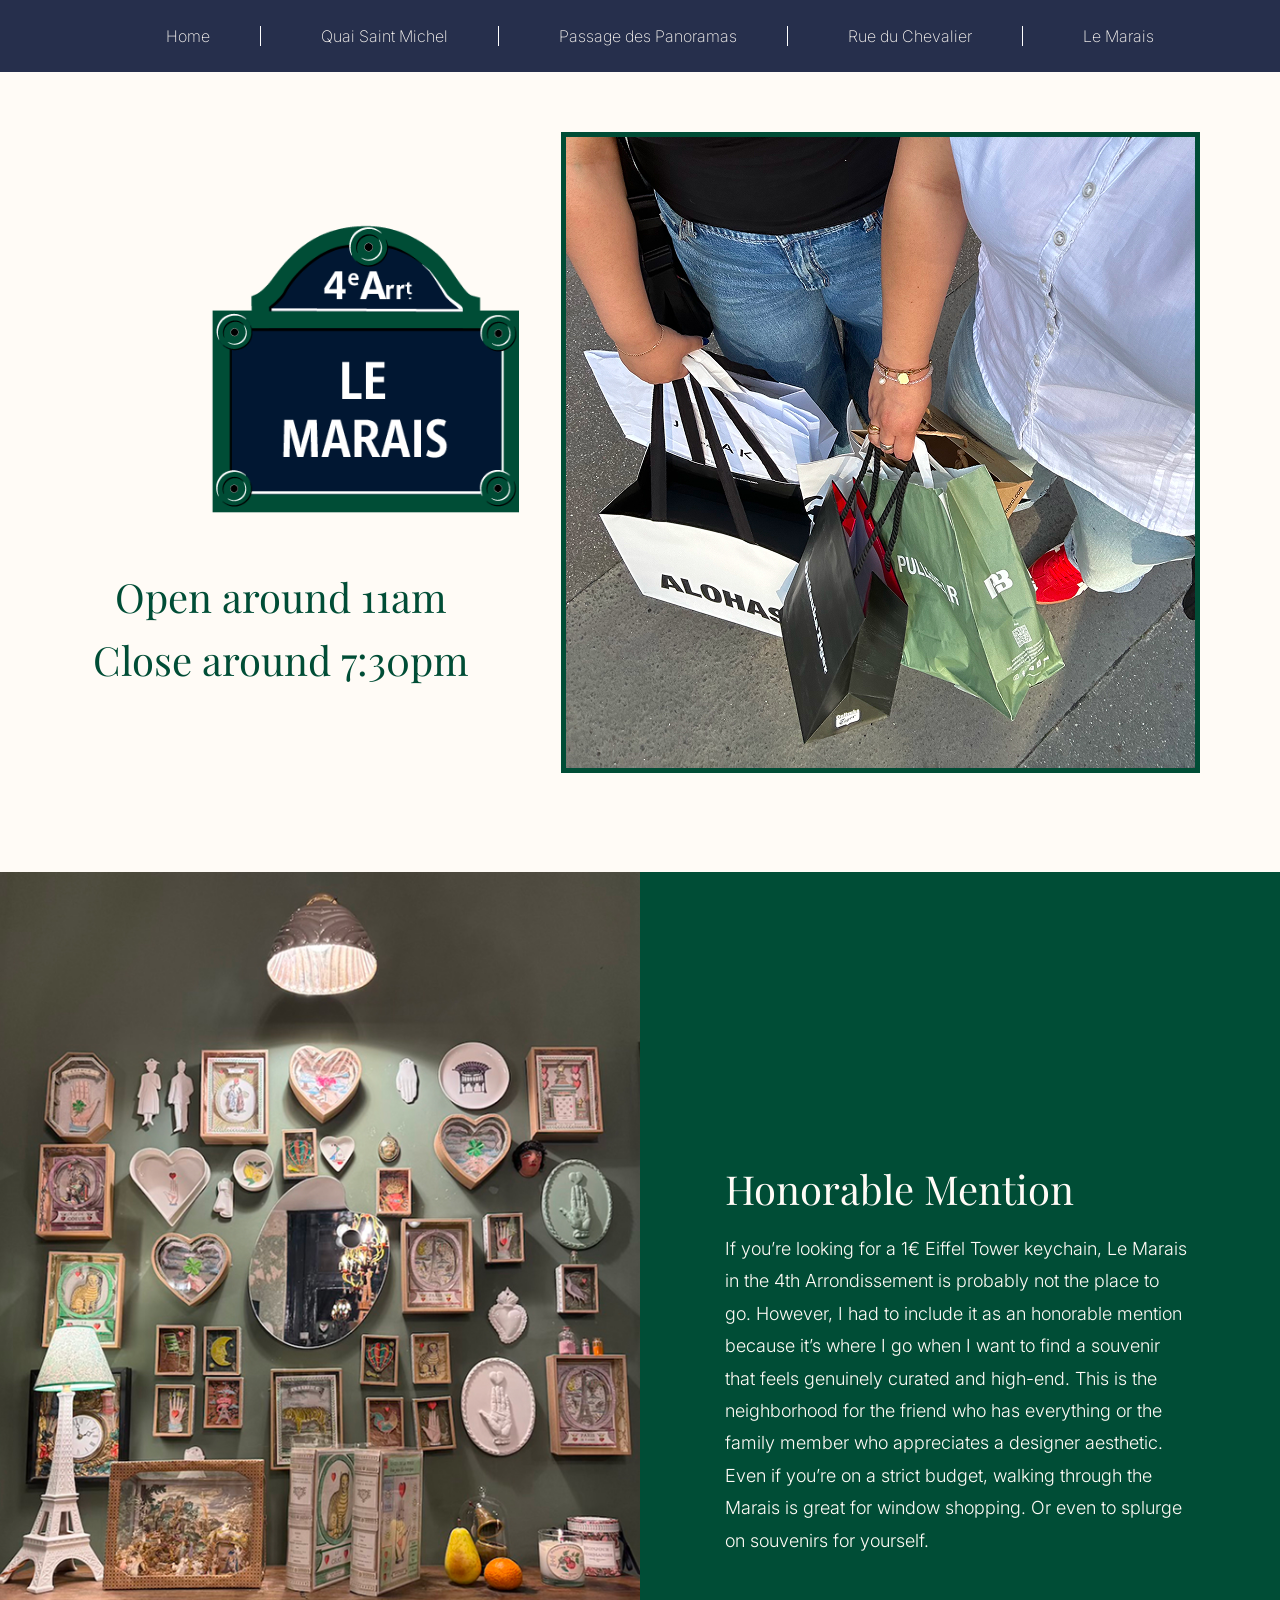
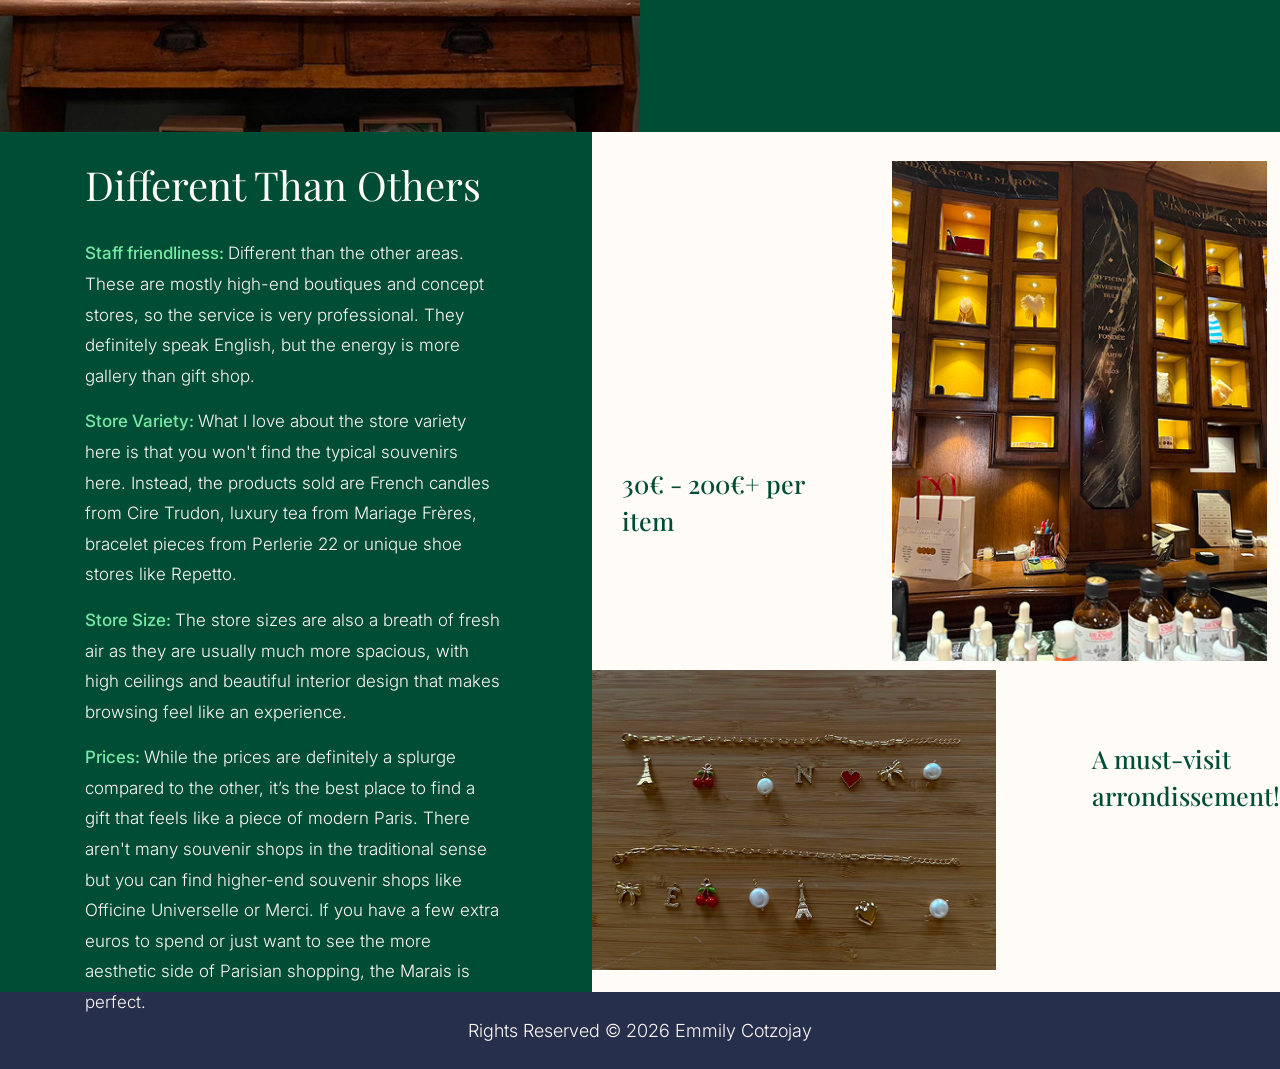
==== blog_four/blog_four.html @ c867732d "Initial push to server" ====
<!doctype html>
<html lang="en">
    <head>
        <meta charset="UTF-8">
        <title>Le Marais</title>
        <link rel="stylesheet" href="../css/main.css">
        <link rel="stylesheet" href="../css/blog_layout.css">
        <link rel="stylesheet" href="css/blog_four.css">
        <link rel="preconnect" href="https://fonts.googleapis.com">
        <link rel="preconnect" href="https://fonts.gstatic.com" crossorigin>
        <link href="https://fonts.googleapis.com/css2?family=Playfair+Display:ital,wght@0,400..900;1,400..900&family=Playfair:ital,opsz,wght@0,5..1200,300..900;1,5..1200,300..900&display=swap" rel="stylesheet">
        <link href="https://fonts.googleapis.com/css2?family=Inter:ital,opsz,wght@0,14..32,100..900;1,14..32,100..900&display=swap" rel="stylesheet">
    </head>
    <body>
        <nav class="main-nav">
            <ul>
                <li><a href="../index.html">Home</a></li>
                <li><a href="../blog_one/blog_one.html">Quai Saint Michel</a></li>
                <li><a href="../blog_two/blog_two.html">Passage des Panoramas</a></li>
                <li><a href="../blog_three/blog_three.html">Rue du Chevalier</a></li>
                <li><a href="../blog_four/blog_four.html">Le Marais</a></li>
            </ul>
        </nav>

        <section class="landing-section">
            <section class="left-landing">
                <img src="../img/le-marais.png" alt="Parisian signage of Le Marais">
                <h3>Open around 11am</h3>
                <h3>Close around 7:30pm</h3>
            </section>

            <div class="first-image">
                <img src="img/marais1.jpg" alt="Picture of two people holding shopping bags">
            </div>
        </section>

        <section class="intro-section">
            <div id="souvenirs-wall">
                <img src="img/marais2.jpg" alt="Picture of a wall with souvenir items hung up">
            </div>

            <section class="intro-text">
                <h3>Honorable Mention</h3>
                <p>If you’re looking for a 1€ Eiffel Tower keychain, Le Marais in the 4th Arrondissement is probably not the place to go. However, I had to include it as an honorable mention because it’s where I go when I want to find a souvenir that feels genuinely curated and high-end. This is the neighborhood for the friend who has everything or the family member who appreciates a designer aesthetic. Even if you’re on a strict budget, walking through the Marais is great for window shopping. Or even to splurge on souvenirs for yourself.</p>
            </section>
        </section>
        
        <section class="review-section">
            <section class="review-text">
                <h3>Different Than Others</h3>
                <p><span class="review-point">Staff friendliness: </span>Different than the other areas. These are mostly high-end boutiques and concept stores, so the service is very professional. They definitely speak English, but the energy is more gallery than gift shop.</p>
                <p><span class="review-point">Store Variety: </span>What I love about the store variety here is that you won't find the typical souvenirs here. Instead, the products sold are French candles from Cire Trudon, luxury tea from Mariage Frères, bracelet pieces from Perlerie 22 or unique shoe stores like Repetto.</p>
                <p><span class="review-point">Store Size: </span>The store sizes are also a breath of fresh air as they are usually much more spacious, with high ceilings and beautiful interior design that makes browsing feel like an experience.</p>
                <p><span class="review-point">Prices: </span>While the prices are definitely a splurge compared to the other, it’s the best place to find a gift that feels like a piece of modern Paris. There aren't many souvenir shops in the traditional sense but you can find higher-end souvenir shops like Officine Universelle or Merci. If you have a few extra euros to spend or just want to see the more aesthetic side of Parisian shopping, the Marais is perfect.</p>
            </section>

            <section class="images-text">
                <section classes="image-grid">
                    <div id="officine-image">
                        <img src="img/marais3.jpg" alt="Picture of Officine Universelle, a Paris souvenir shop">
                    </div>
                    <p class="float-text price">30€ - 200€+ per item</p>
                    <p class="float-text quote">A must-visit arrondissement!</p>
                    <div id="bracelets-image">
                        <img src="img/marais4.jpg" alt="Picture of charm bracelets on table">
                    </div>
                </section>
            </section>
        </section>
        
        <footer>
            <p>Rights Reserved © 2026 Emmily Cotzojay</p>
        </footer>
    </body>        
</html>
---- css/main.css ----
body {
    margin: 0;
    padding: 0;
    background-color: #FFFBF6;
}

h3 {
    font-family: "Playfair Display", serif;
    font-optical-sizing: auto;
    font-weight: 400;
    font-style: normal;
    font-size: 40px;
}

p {
    font-family: "Inter", sans-serif;
    font-optical-sizing: auto;
    font-weight: 300;
    font-style: normal;
    font-size: 18px;
}

.main-nav {
    background-color: #262F4C;
    width: 100%;
    padding: 10px 0;
}

.main-nav ul {
    display: flex;             
    justify-content: center;
    list-style: none;
}

.main-nav li {
    margin: 0 30px;
    border-right: 1px white solid;
    padding-right: 50px;
}

.main-nav li:last-child {
    border-right: none;
    padding-right: 0;
}

.main-nav a {
    color: #FFFBF6;
    text-decoration: none; 
    font-family: "Inter", sans-serif;
    font-optical-sizing: auto;
    font-weight: 200;
    font-style: normal;
    font-size: 16px;
    display: inline-block;
}

.main-nav a:hover {
    color: #ffffff;
    transform: scale(1.2);
    text-shadow: 0px 0px 12px rgba(255, 255, 255, 0.5);  
}

footer {
    background-color: #004D36;
    width: 100%;
    padding: 10px 0;
}

footer p {
    text-align: center;
    color: #FFFBF6;
}
---- css/blog_layout.css ----
.landing-section {
    display: flex;
    justify-content: space-between;
    align-items: flex-start; 
    height: 800px;  
}

.left-landing {
    display: flex;
    flex-direction: column;    
    width: 100%;
    height: 100%;                      
}

.left-landing img {
    padding-top: 150px;
    padding-left: 190px;
    padding-bottom: 50px;
    width: 350px;
    height: auto; 
}

.left-landing h3 {
    text-align: center;
    color: #004D36;
    margin-bottom: 10px;
    margin-top: 0;
}

.first-image {
    padding-top: 60px;
    padding-right: 80px;
    height: 800px;
}

.first-image img {                      
    border: 5px #004D36 solid;
}

.intro-section {
    display: flex;
    height: 860px;           
    background-color:#262F4C;
    width: 100%;
}

.intro-text {
    flex: 1; 
    padding-top: 250px;
}

.intro-text h3 {
    color: #FFFBF6;
    margin-bottom: 10px;
    padding-left: 85px;
    padding-right: 92px;
}

.intro-text p {
    line-height: 1.8;       
    padding-left: 85px;
    padding-right: 92px;
    color: #FFFBF6;
}

.review-section {
    display: flex;
    height: 860px;
    width: 100%;
}

.review-text {
    flex: 1;
    background-color: #262F4C;
    color: #FFFBF6;
    width: 100%;
    display: flex;
    flex-direction: column;
    justify-content: center;
}

.review-text h3 {
    margin-bottom: 10px;
    margin-top: 50px;
    padding-left: 85px;
    padding-right: 92px;
}

.review-point {
    font-weight: 500;
    color: #D2EAFF;
}

.review-text p {
    line-height: 1.8; 
    margin-bottom: 25px;
    padding-left: 85px;
    padding-right: 92px;
    margin-bottom: -2px;
    font-size: 17px;
}

.images-text {
    flex: 1;
    width: 100%;
    background-color: #FFFBF6;
    display: flex;
    flex-direction: column;
    justify-content: center;
}

.image-grid {
    display: grid;
    grid-template-columns: 1fr 1fr 1fr; 
    width: 100%;
}

.image-grid img {
    display: block;
}

.float-text {
    font-family: "Playfair Display", serif;
    font-optical-sizing: auto;
    font-weight: 500;
    color: #004D36;
    font-size: 25px;
    line-height: 1.5; 
    max-width: 200px;
}
---- blog_four/css/blog_four.css ----
.review-text {
    background-color: #004D36;
}

.intro-section {        
    background-color:#004D36;
}

#souvenirs-wall {
    flex: 1;
}

#souvenirs-wall img {
    width: 100%;               
    height: 860px;            
    object-fit: cover;
}

#officine-image {
    grid-column: 3 / 4; 
    grid-row: 1;
    justify-self: center;
    align-self: center;
    margin-left: 300px;
    margin-top: 10px;
}

#bracelets-image {
    grid-column: 1 / 3; 
    grid-row: 2;
    justify-self: center;
    align-self: center;
    margin-top: -170px;
    margin-right: 210px;
}

#bracelets-image img {
    height: 300px;
}

#officine-image img {
    height: 500px;
}

.quote {
    grid-column: 1 / 3;
    grid-row: 2;
    margin-left: 500px;
    margin-top: 200px;
}

.price {
    grid-column: 1 / 2; 
    grid-row: 1;
    margin-top: -200px;
    margin-left: 30px;
}

.image-grid img {
    display: block;
}


.review-point {
    color: #77e9a6;
}

footer {
    background-color:#262F4C;
}
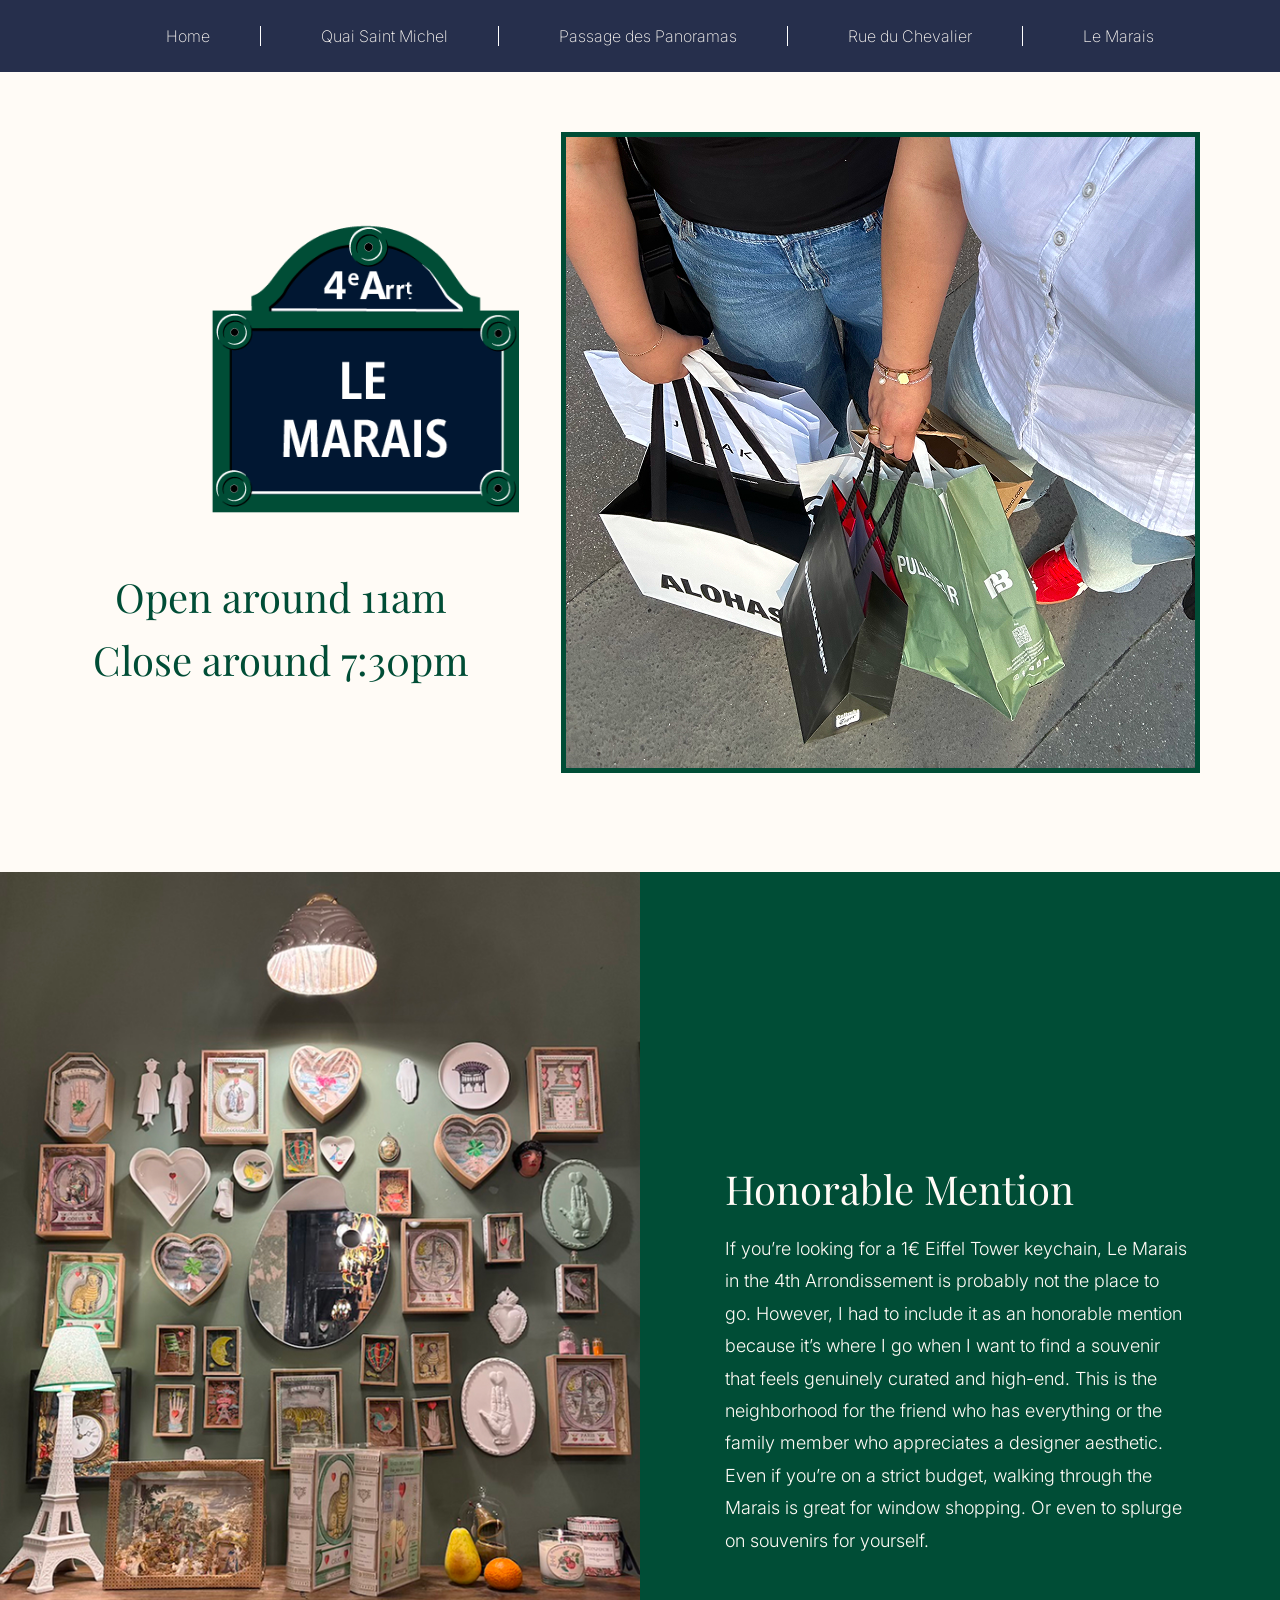
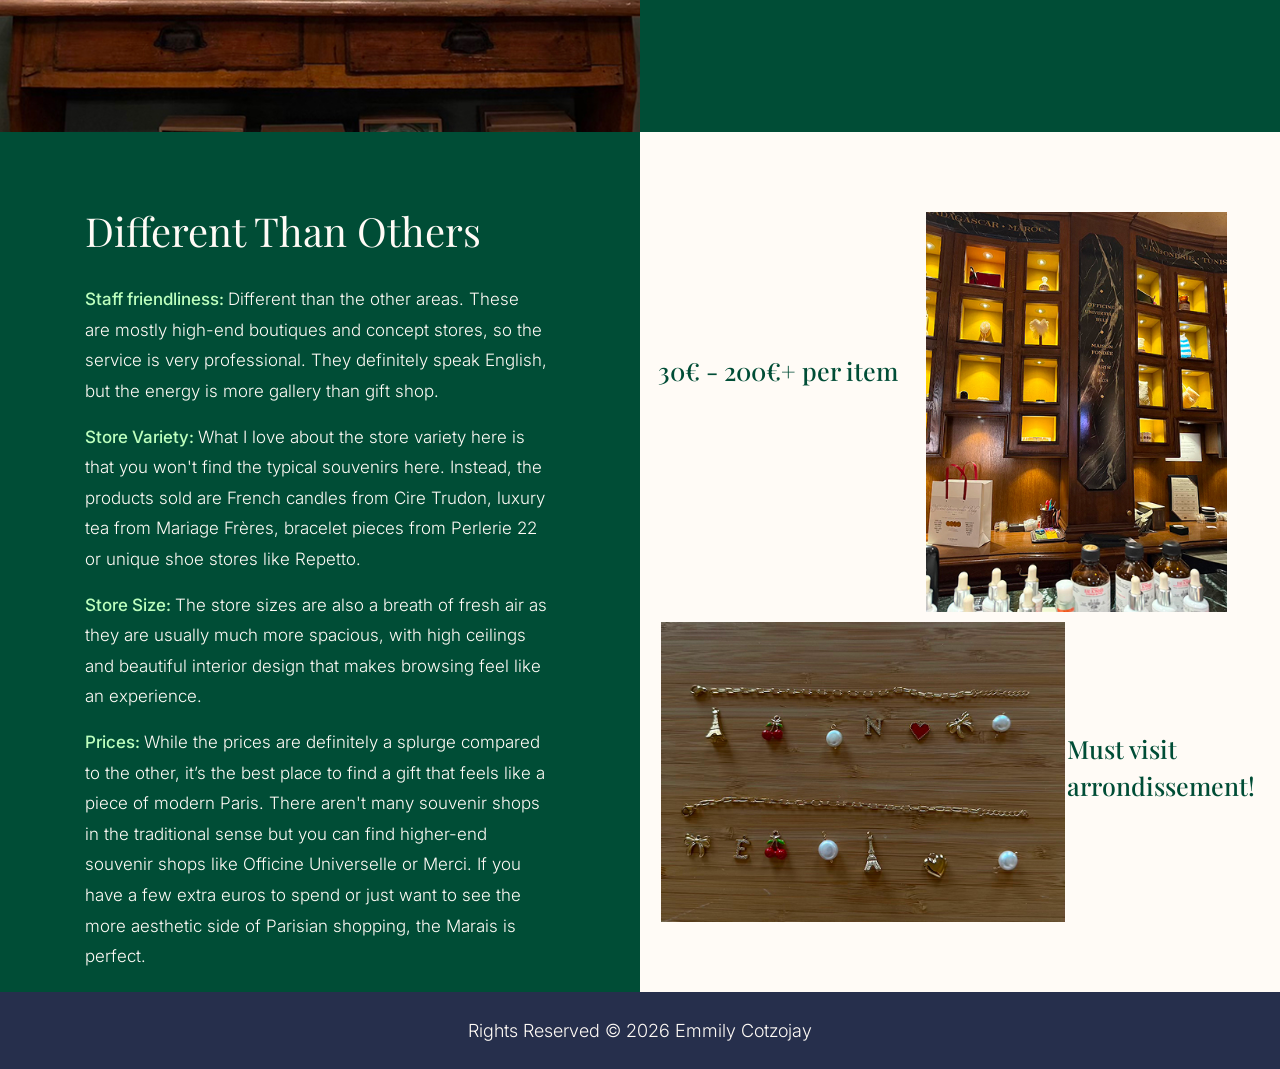
==== commit 7a88afef: "Second push" ====
--- a/blog_four/blog_four.html
+++ b/blog_four/blog_four.html
@@ -55,12 +55,12 @@
             </section>
 
             <section class="images-text">
-                <section classes="image-grid">
+                <section class="image-grid">
                     <div id="officine-image">
                         <img src="img/marais3.jpg" alt="Picture of Officine Universelle, a Paris souvenir shop">
                     </div>
                     <p class="float-text price">30€ - 200€+ per item</p>
-                    <p class="float-text quote">A must-visit arrondissement!</p>
+                    <p class="float-text quote">Must visit arrondissement!</p>
                     <div id="bracelets-image">
                         <img src="img/marais4.jpg" alt="Picture of charm bracelets on table">
                     </div>
--- a/css/blog_layout.css
+++ b/css/blog_layout.css
@@ -121,10 +121,8 @@
 
 .float-text {
     font-family: "Playfair Display", serif;
-    font-optical-sizing: auto;
     font-weight: 500;
     color: #004D36;
     font-size: 25px;
     line-height: 1.5; 
-    max-width: 200px;
 }
--- a/blog_four/css/blog_four.css
+++ b/blog_four/css/blog_four.css
@@ -17,21 +17,17 @@
 }
 
 #officine-image {
-    grid-column: 3 / 4; 
+    grid-column: 2 / 4;
     grid-row: 1;
     justify-self: center;
     align-self: center;
-    margin-left: 300px;
-    margin-top: 10px;
 }
 
 #bracelets-image {
-    grid-column: 1 / 3; 
+    grid-column: 1 / 3;
     grid-row: 2;
     justify-self: center;
     align-self: center;
-    margin-top: -170px;
-    margin-right: 210px;
 }
 
 #bracelets-image img {
@@ -39,30 +35,32 @@
 }
 
 #officine-image img {
-    height: 500px;
+    height: 400px;
 }
 
 .quote {
-    grid-column: 1 / 3;
+    grid-column: 3 / 4;
     grid-row: 2;
-    margin-left: 500px;
-    margin-top: 200px;
+    justify-self: center;
+    align-self: center;
 }
 
 .price {
-    grid-column: 1 / 2; 
+    grid-column: 1 / 3;
     grid-row: 1;
-    margin-top: -200px;
-    margin-left: 30px;
+    margin-top: 150px;
+    margin-right: 150px;
+    justify-self: center;
 }
 
 .image-grid img {
     display: block;
+    padding-left: 20px;
+    padding-top: 10px;
 }
 
-
 .review-point {
-    color: #77e9a6;
+    color: #BDFFBE;
 }
 
 footer {
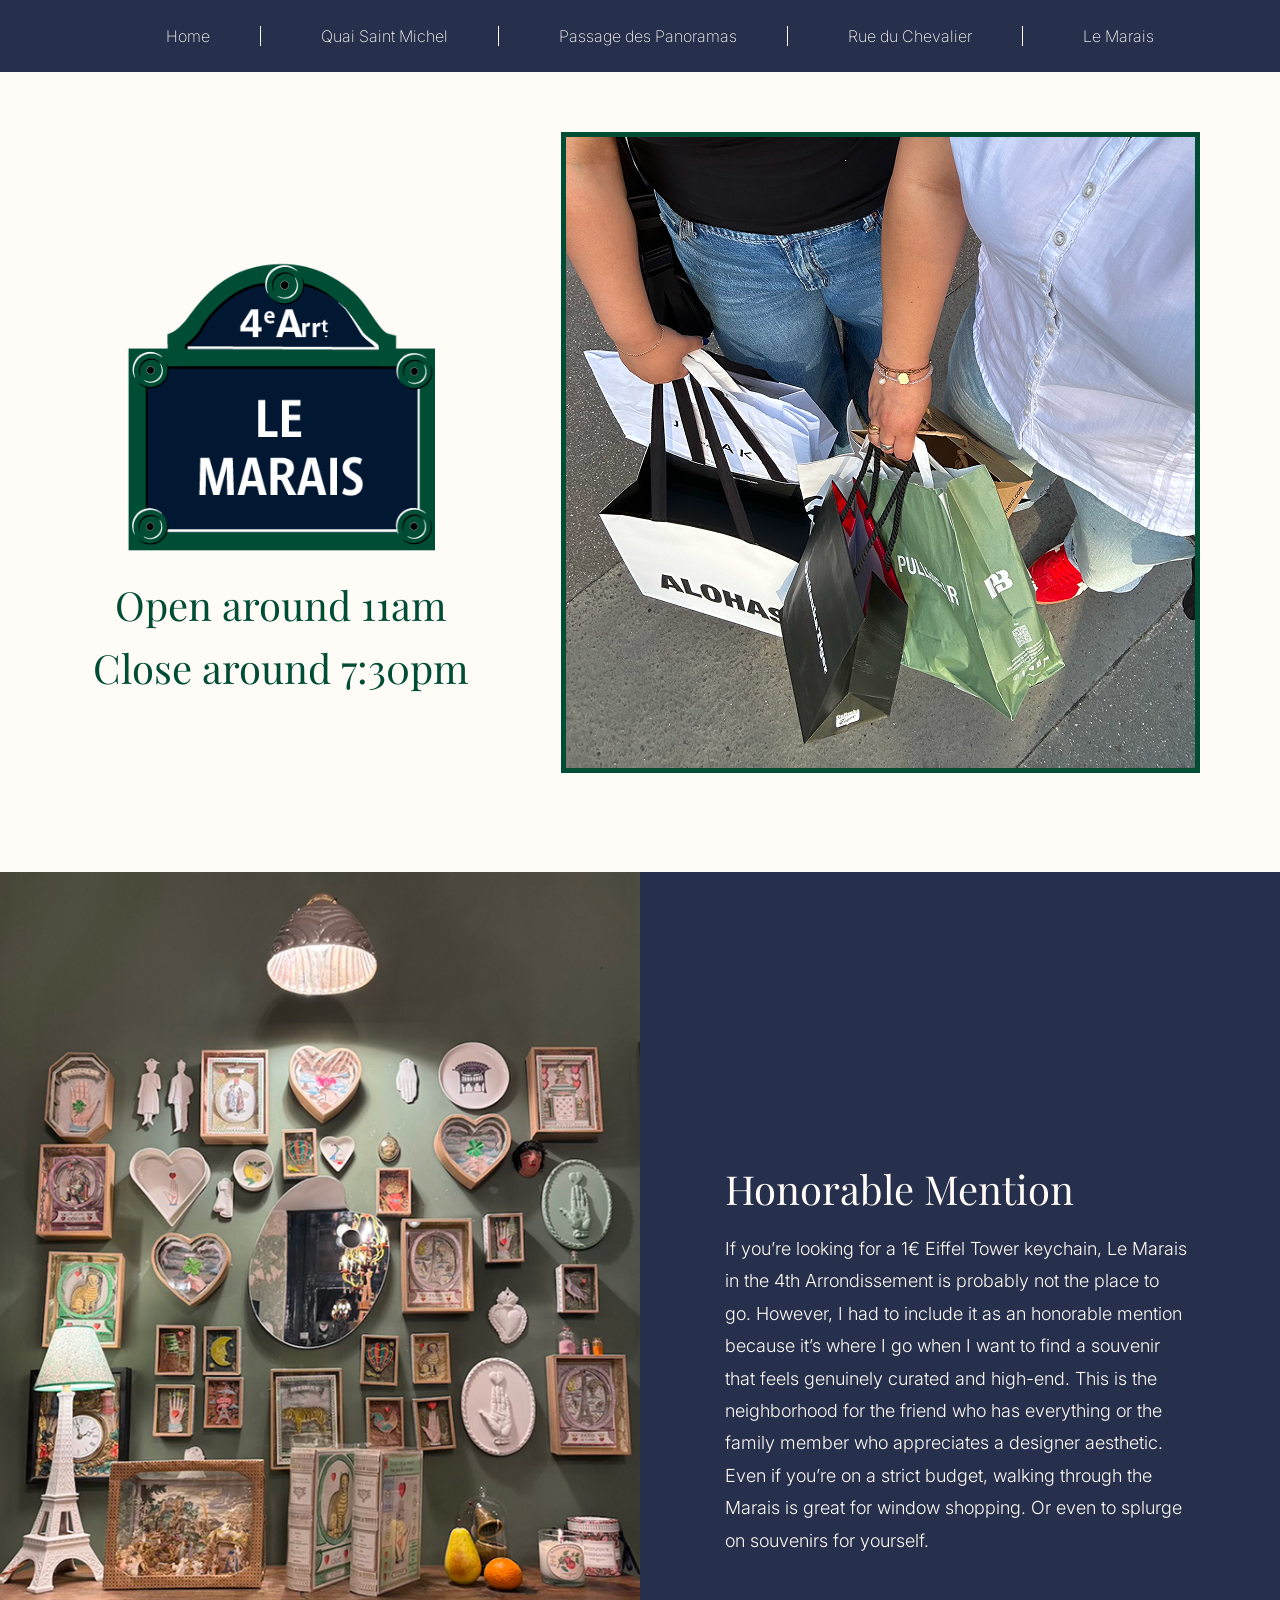
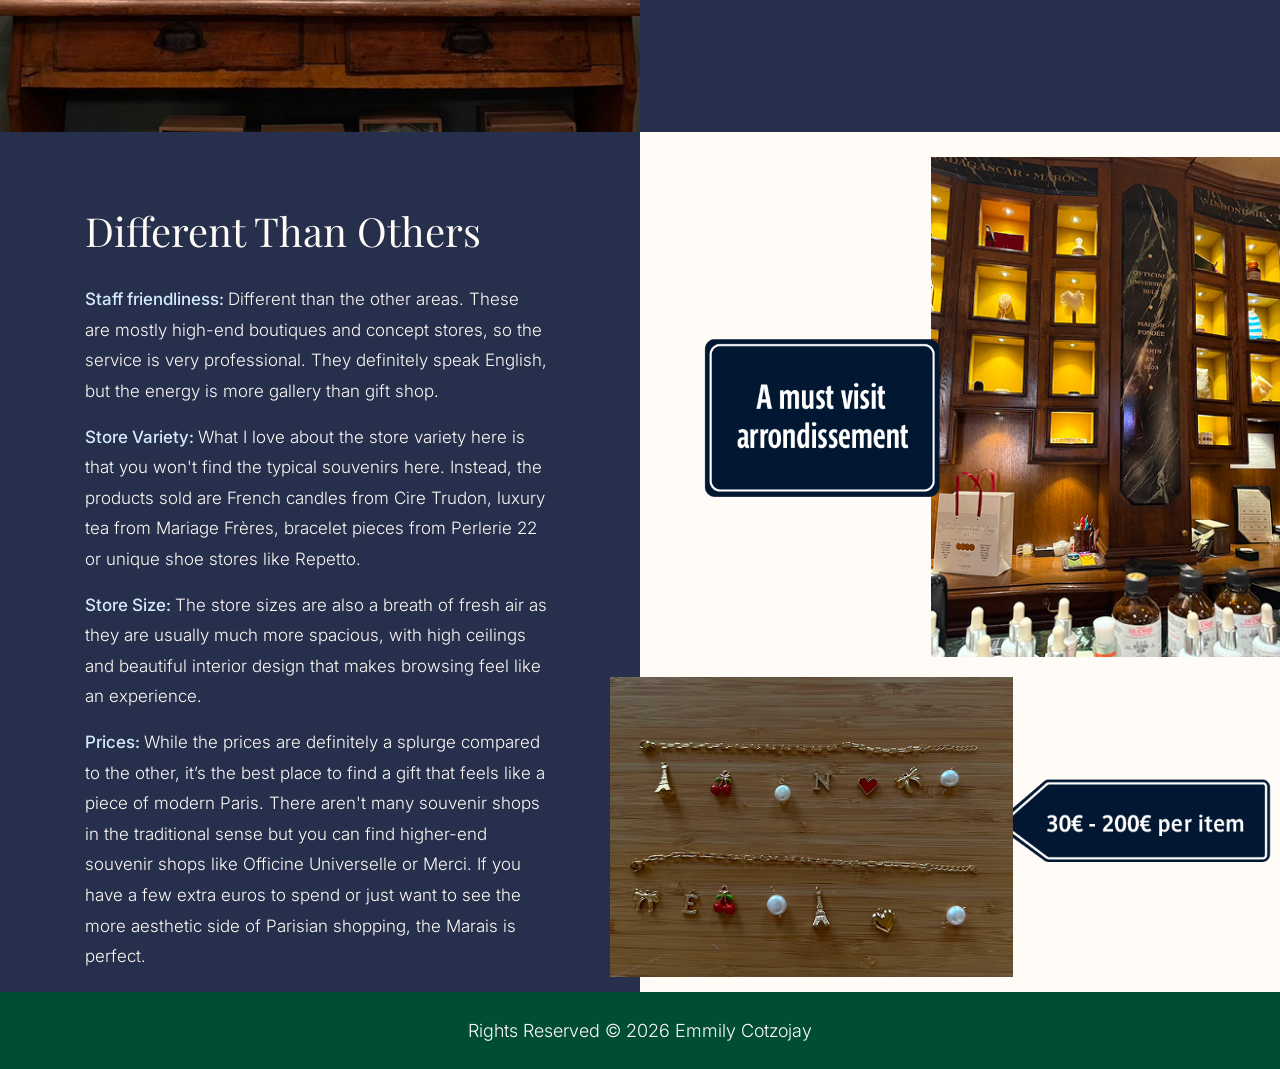
==== commit b64b6f86: "Added image signages" ====
--- a/blog_four/blog_four.html
+++ b/blog_four/blog_four.html
@@ -25,8 +25,10 @@
         <section class="landing-section">
             <section class="left-landing">
                 <img src="../img/le-marais.png" alt="Parisian signage of Le Marais">
-                <h3>Open around 11am</h3>
-                <h3>Close around 7:30pm</h3>
+                <div class="hours-text">
+                    <h3>Open around 11am</h3>
+                    <h3>Close around 7:30pm</h3>
+                </div>
             </section>
 
             <div class="first-image">
@@ -59,8 +61,12 @@
                     <div id="officine-image">
                         <img src="img/marais3.jpg" alt="Picture of Officine Universelle, a Paris souvenir shop">
                     </div>
-                    <p class="float-text price">30€ - 200€+ per item</p>
-                    <p class="float-text quote">Must visit arrondissement!</p>
+                    <div id="big-sign">
+                        <img src="img/signage1.png" alt="Dark blue and white signage behind text">
+                    </div>
+                    <div id="small-sign">
+                        <img src="img/signage2.png" alt="Dark blue and white signage behind text">
+                    </div>
                     <div id="bracelets-image">
                         <img src="img/marais4.jpg" alt="Picture of charm bracelets on table">
                     </div>
--- a/css/main.css
+++ b/css/main.css
@@ -55,9 +55,12 @@
 }
 
 .main-nav a:hover {
-    color: #ffffff;
+    color: #BDFFBE;
+    font-family: "Inter", sans-serif;
+    font-optical-sizing: auto;
+    font-weight: 200;
+    font-style: normal;
     transform: scale(1.2);
-    text-shadow: 0px 0px 12px rgba(255, 255, 255, 0.5);  
 }
 
 footer {
--- a/css/blog_layout.css
+++ b/css/blog_layout.css
@@ -7,17 +7,18 @@
 
 .left-landing {
     display: flex;
-    flex-direction: column;    
+    flex-direction: column;  
+    align-items: center;    
+    justify-content: center;
     width: 100%;
-    height: 100%;                      
+    height: 100%;                     
 }
 
 .left-landing img {
-    padding-top: 150px;
-    padding-left: 190px;
-    padding-bottom: 50px;
     width: 350px;
     height: auto; 
+    margin-top: 20px;
+    margin-bottom: 20px;
 }
 
 .left-landing h3 {
--- a/blog_four/css/blog_four.css
+++ b/blog_four/css/blog_four.css
@@ -1,11 +1,3 @@
-.review-text {
-    background-color: #004D36;
-}
-
-.intro-section {        
-    background-color:#004D36;
-}
-
 #souvenirs-wall {
     flex: 1;
 }
@@ -16,11 +8,16 @@
     object-fit: cover;
 }
 
+.image-grid img {
+    display: block;
+}
+
 #officine-image {
     grid-column: 2 / 4;
     grid-row: 1;
     justify-self: center;
     align-self: center;
+    margin-top: 10px;
 }
 
 #bracelets-image {
@@ -28,6 +25,7 @@
     grid-row: 2;
     justify-self: center;
     align-self: center;
+    margin-top: 20px;
 }
 
 #bracelets-image img {
@@ -35,34 +33,29 @@
 }
 
 #officine-image img {
-    height: 400px;
+    height: 500px;
 }
 
-.quote {
-    grid-column: 3 / 4;
-    grid-row: 2;
-    justify-self: center;
-    align-self: center;
+#big-sign {
+    grid-column: 1;
+    grid-row: 1;
+    margin-left: 50px;
+    margin-top: 150px;
 }
 
-.price {
-    grid-column: 1 / 3;
-    grid-row: 1;
-    margin-top: 150px;
-    margin-right: 150px;
-    justify-self: center;
+#big-sign img {
+    width: 268px;
+    height: 233px;
 }
 
-.image-grid img {
-    display: block;
-    padding-left: 20px;
-    padding-top: 10px;
+#small-sign {
+    grid-column: 3;
+    grid-row: 2;
+    margin-top: 30px;
 }
 
-.review-point {
-    color: #BDFFBE;
+#small-sign img {
+    width: 297px;
+    height: 260px;
 }
 
-footer {
-    background-color:#262F4C;
-}
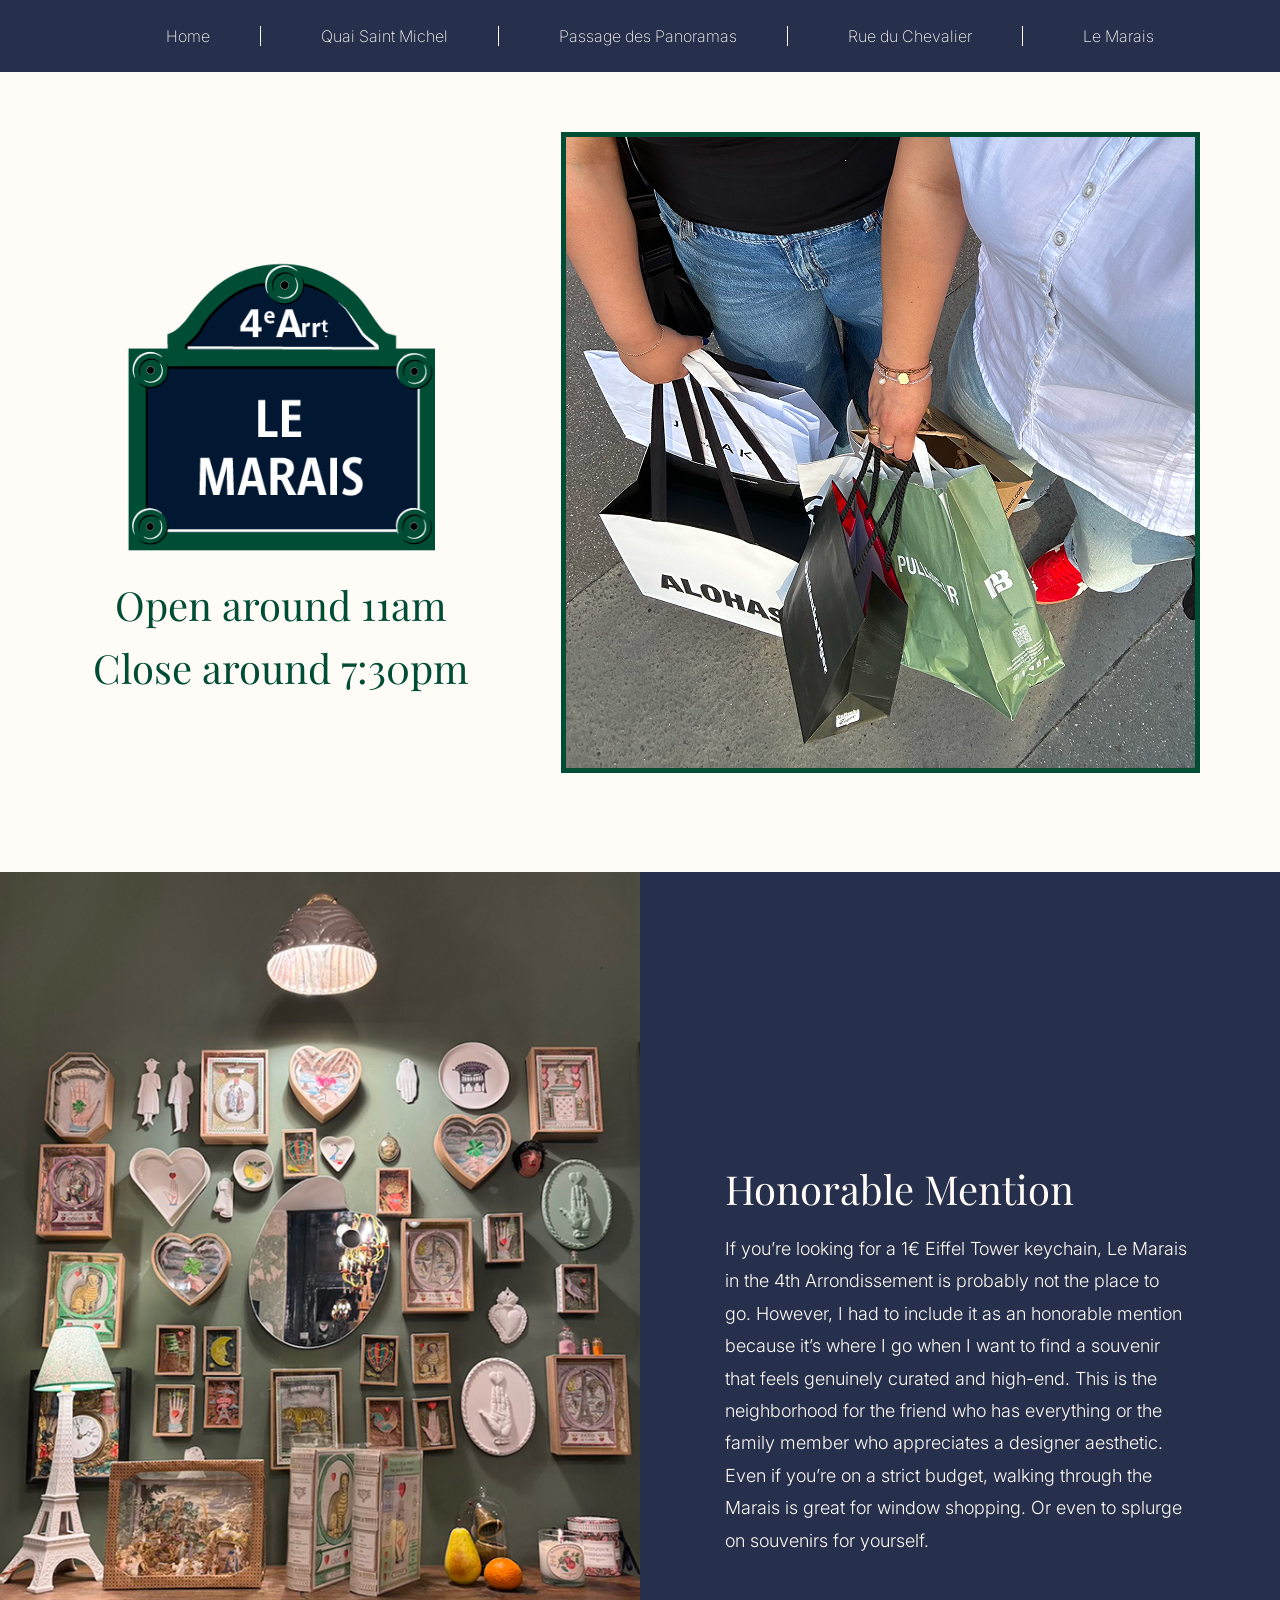
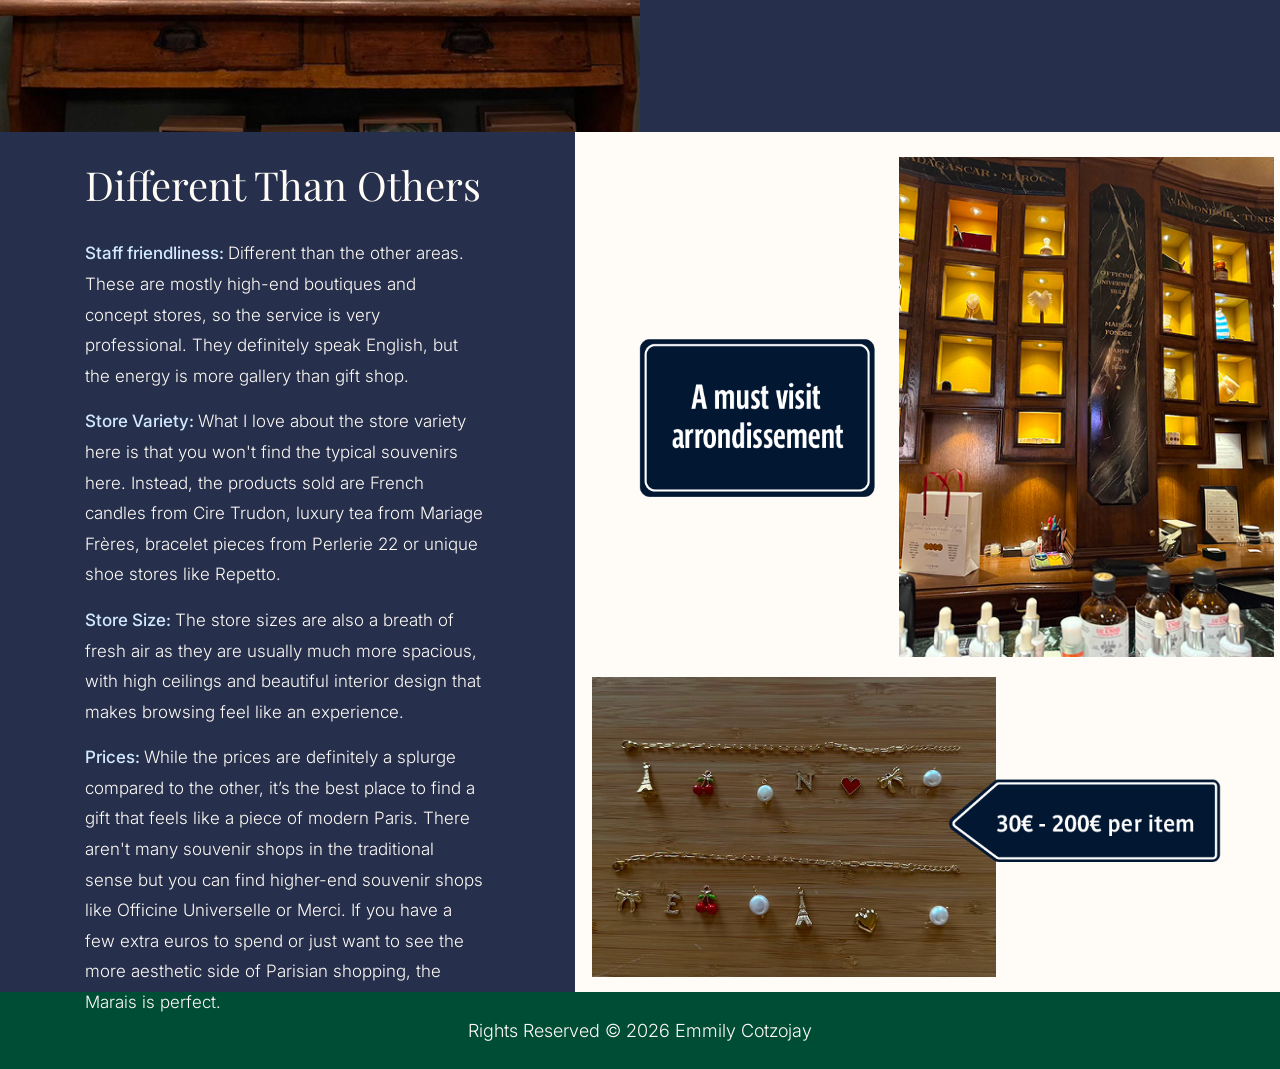
==== commit 5c9dce4d: "Added back to top button" ====
--- a/blog_four/blog_four.html
+++ b/blog_four/blog_four.html
@@ -73,9 +73,15 @@
                 </section>
             </section>
         </section>
+
+        <a href="#top" class="to-top-button">
+            <img src="../img/arrow.svg" alt="Back to top arrow" class="arrow-icon">
+        </a>
         
         <footer>
             <p>Rights Reserved © 2026 Emmily Cotzojay</p>
         </footer>
+
+        <script src="../js/script.js"></script>
     </body>        
 </html>
--- a/css/main.css
+++ b/css/main.css
@@ -1,9 +1,11 @@
+/* Global styles for the entire page */
 body {
     margin: 0;
     padding: 0;
     background-color: #FFFBF6;
 }
 
+/* Header 3 styling */
 h3 {
     font-family: "Playfair Display", serif;
     font-optical-sizing: auto;
@@ -12,6 +14,7 @@
     font-size: 40px;
 }
 
+/* General paragraph styling */
 p {
     font-family: "Inter", sans-serif;
     font-optical-sizing: auto;
@@ -20,6 +23,7 @@
     font-size: 18px;
 }
 
+/* Navigation bar container */
 .main-nav {
     background-color: #262F4C;
     width: 100%;
@@ -63,6 +67,39 @@
     transform: scale(1.2);
 }
 
+/* --- Back to Top Button --- */
+.to-top-button {
+    position: fixed;
+    bottom: 90px;
+    right: 5px;
+    display: flex;
+    align-items: center;
+    justify-content: center;
+    text-decoration: none;
+    z-index: 1000;
+    transition: all 0.3s ease;
+
+    opacity: 0;
+    pointer-events: none; 
+    transform: translateY(20px);
+}
+
+.to-top-button.show {
+    opacity: 1;
+    pointer-events: auto;
+    transform: translateY(0);
+}
+
+.to-top-button img {
+    width: 70px;
+    height: auto;
+}
+
+.to-top-button:hover {
+    transform: translateY(-10px);
+}
+
+/* Footer styling */
 footer {
     background-color: #004D36;
     width: 100%;
--- a/css/blog_layout.css
+++ b/css/blog_layout.css
@@ -1,3 +1,4 @@
+/* Main landing area with a split layout */
 .landing-section {
     display: flex;
     justify-content: space-between;
@@ -5,6 +6,7 @@
     height: 800px;  
 }
 
+/* Container for the left side of the landing section */
 .left-landing {
     display: flex;
     flex-direction: column;  
@@ -21,6 +23,7 @@
     margin-bottom: 20px;
 }
 
+/* Heading style for the left landing column */
 .left-landing h3 {
     text-align: center;
     color: #004D36;
@@ -28,6 +31,7 @@
     margin-top: 0;
 }
 
+/* Specific styling for the hero image on the right */
 .first-image {
     padding-top: 60px;
     padding-right: 80px;
@@ -64,6 +68,7 @@
     color: #FFFBF6;
 }
 
+/* Section combining a text review and an image grid */
 .review-section {
     display: flex;
     height: 860px;
@@ -110,6 +115,7 @@
     justify-content: center;
 }
 
+/* Three-column grid for showcasing images */
 .image-grid {
     display: grid;
     grid-template-columns: 1fr 1fr 1fr; 
@@ -118,12 +124,4 @@
 
 .image-grid img {
     display: block;
-}
-
-.float-text {
-    font-family: "Playfair Display", serif;
-    font-weight: 500;
-    color: #004D36;
-    font-size: 25px;
-    line-height: 1.5; 
 }
--- a/blog_four/css/blog_four.css
+++ b/blog_four/css/blog_four.css
@@ -26,6 +26,7 @@
     justify-self: center;
     align-self: center;
     margin-top: 20px;
+    margin-left: 80px;
 }
 
 #bracelets-image img {
@@ -52,6 +53,8 @@
     grid-column: 3;
     grid-row: 2;
     margin-top: 30px;
+    margin-right: 50px;
+    z-index: 1;
 }
 
 #small-sign img {
